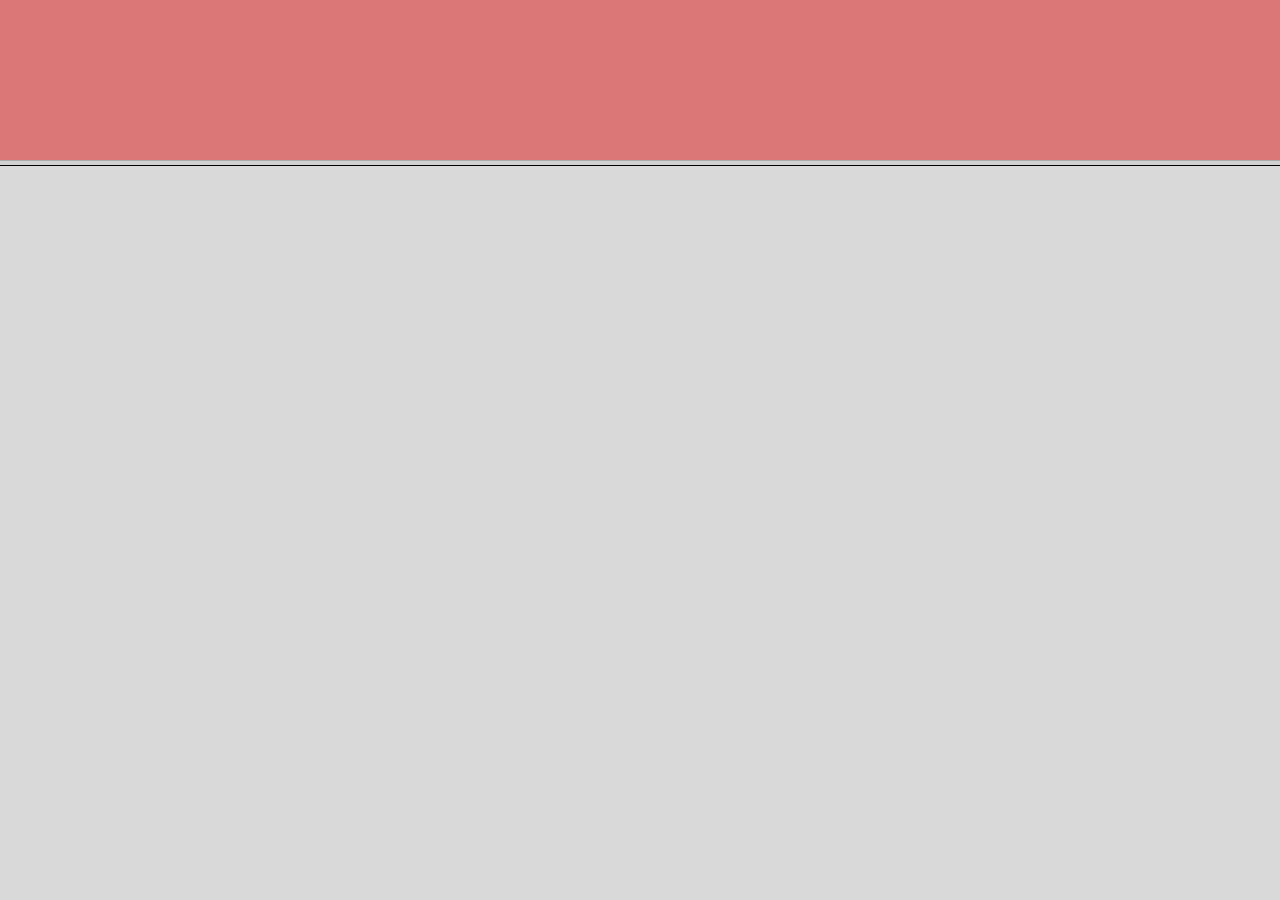
==== index.html @ 3bcbc428 "incorporacion de colores de fondo" ====
<!DOCTYPE html>
<html lang="en">
<head>
    <meta charset="UTF-8">
    <meta http-equiv="X-UA-Compatible" content="IE=edge">
    <meta name="viewport" content="width=device-width, initial-scale=1.0">
    <!-- <link href="style_home.css" rel="stylesheet"> -->
    <title>TP 10</title>
    <!-- <link rel="icon" href="resource/image/1.png"> -->
  </head>
  
  <frameset rows= "18%, *">
        <frame src="html/cabecera/cabecera.html">
        <frame src="html/body/body.html" name="2">
        <!-- <frame src="html/piePagina/pie_pagina.html" name="pie_de_pagina"> -->
  </frameset>

<body>
</body>
</html>
---- style_home.css ----
body{
    background-color: aqua;

}
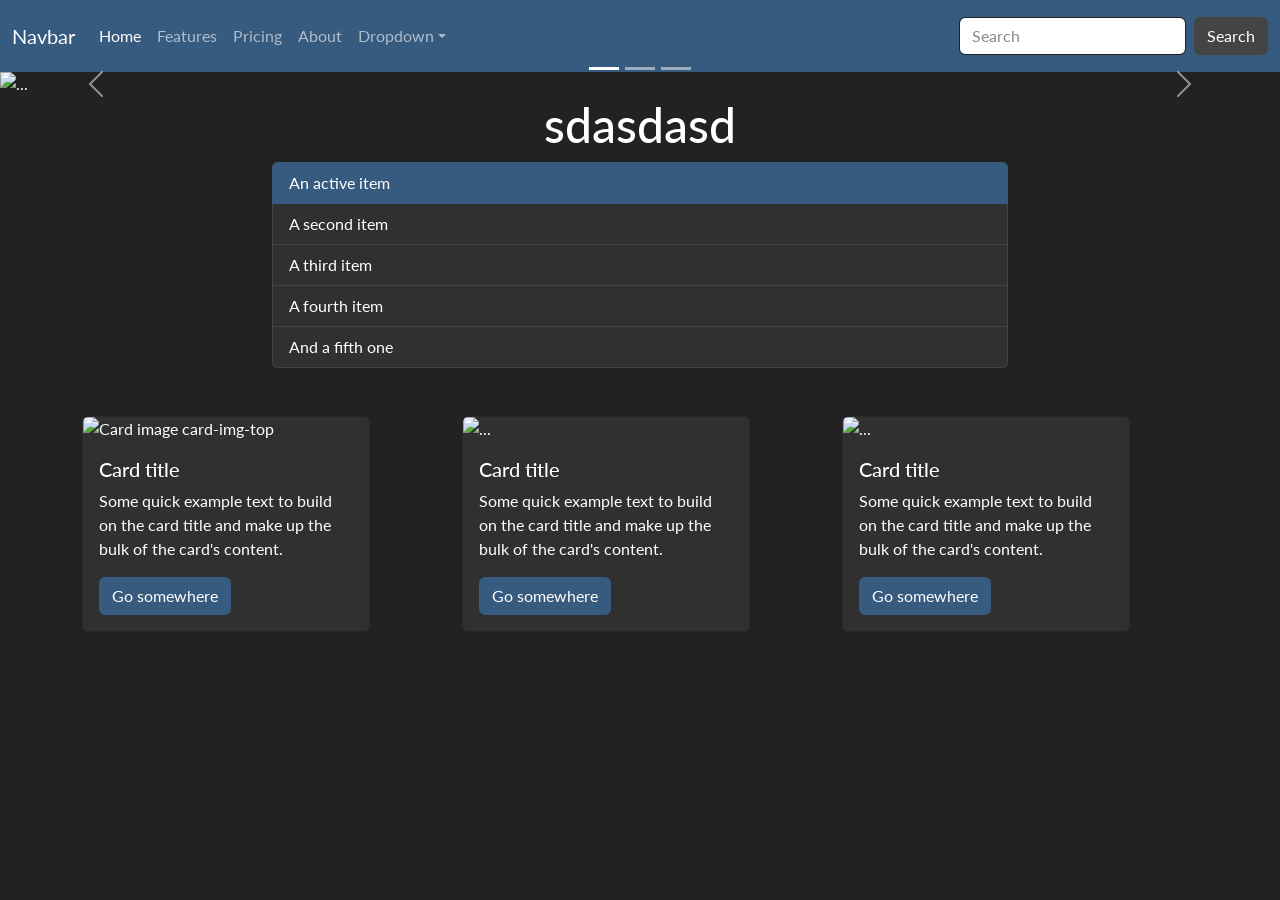
==== commit 839c3890: "inicializacion de repositorio" ====
--- a/index.html
+++ b/index.html
@@ -1,20 +1,221 @@
 <!DOCTYPE html>
 <html lang="en">
-<head>
-    <meta charset="UTF-8">
-    <meta http-equiv="X-UA-Compatible" content="IE=edge">
-    <meta name="viewport" content="width=device-width, initial-scale=1.0">
-    <!-- <link href="style_home.css" rel="stylesheet"> -->
-    <title>TP 10</title>
-    <!-- <link rel="icon" href="resource/image/1.png"> -->
+  <head>
+    <meta charset="utf-8" />
+    <meta name="viewport" content="width=device-width, initial-scale=1" />
+    <meta name="description" content="maquetado del Portafolio Web" />
+    <meta name="keywords" content="HTML, CSS, JavaScript" />
+    <meta name="author" content="Martin Arcos" />
+    <link rel="icon" href="src/logo.png" />
+    <link href="bootstrap.min.css" rel="stylesheet" />
+    <!-- <link href="style_home.css" rel="stylesheet" /> -->
+    <title>Aridos Cardenas</title>
   </head>
-  
-  <frameset rows= "18%, *">
-        <frame src="html/cabecera/cabecera.html">
-        <frame src="html/body/body.html" name="2">
-        <!-- <frame src="html/piePagina/pie_pagina.html" name="pie_de_pagina"> -->
-  </frameset>
-
-<body>
-</body>
-</html>+  <body>
+    <nav class="navbar navbar-expand-lg navbar-dark bg-primary">
+      <div class="container-fluid">
+        <a class="navbar-brand" href="#">Navbar</a>
+        <button
+          class="navbar-toggler"
+          type="button"
+          data-bs-toggle="collapse"
+          data-bs-target="#navbarColor01"
+          aria-controls="navbarColor01"
+          aria-expanded="false"
+          aria-label="Toggle navigation"
+        >
+          <span class="navbar-toggler-icon"></span>
+        </button>
+        <div class="collapse navbar-collapse" id="navbarColor01">
+          <ul class="navbar-nav me-auto">
+            <li class="nav-item">
+              <a class="nav-link active" href="#"
+                >Home
+                <span class="visually-hidden">(current)</span>
+              </a>
+            </li>
+            <li class="nav-item">
+              <a class="nav-link" href="#">Features</a>
+            </li>
+            <li class="nav-item">
+              <a class="nav-link" href="#">Pricing</a>
+            </li>
+            <li class="nav-item">
+              <a class="nav-link" href="#">About</a>
+            </li>
+            <li class="nav-item dropdown">
+              <a
+                class="nav-link dropdown-toggle"
+                data-bs-toggle="dropdown"
+                href="#"
+                role="button"
+                aria-haspopup="true"
+                aria-expanded="false"
+                >Dropdown</a
+              >
+              <div class="dropdown-menu">
+                <a class="dropdown-item" href="#">Action</a>
+                <a class="dropdown-item" href="#">Another action</a>
+                <a class="dropdown-item" href="#">Something else here</a>
+                <div class="dropdown-divider"></div>
+                <a class="dropdown-item" href="#">Separated link</a>
+              </div>
+            </li>
+          </ul>
+          <form class="d-flex">
+            <input
+              class="form-control me-sm-2"
+              type="text"
+              placeholder="Search"
+            />
+            <button class="btn btn-secondary my-2 my-sm-0" type="submit">
+              Search
+            </button>
+          </form>
+        </div>
+      </div>
+    </nav>
+
+    <div
+      id="carouselExampleCaptions"
+      class="carousel slide"
+      data-bs-ride="false"
+    >
+      <div class="carousel-indicators">
+        <button
+          type="button"
+          data-bs-target="#carouselExampleCaptions"
+          data-bs-slide-to="0"
+          class="active"
+          aria-current="true"
+          aria-label="Slide 1"
+        ></button>
+        <button
+          type="button"
+          data-bs-target="#carouselExampleCaptions"
+          data-bs-slide-to="1"
+          aria-label="Slide 2"
+        ></button>
+        <button
+          type="button"
+          data-bs-target="#carouselExampleCaptions"
+          data-bs-slide-to="2"
+          aria-label="Slide 3"
+        ></button>
+      </div>
+      <div class="carousel-inner">
+        <div class="carousel-item active">
+          <img src="imagenes/1.jpg" class="d-block w-100" alt="..." />
+          <div class="carousel-caption d-none d-md-block">
+            <h5>First slide label</h5>
+            <p>Some representative placeholder content for the first slide.</p>
+          </div>
+        </div>
+        <div class="carousel-item">
+          <img src="imagenes/2.jpg" class="d-block w-100" alt="..." />
+          <div class="carousel-caption d-none d-md-block">
+            <h5>Second slide label</h5>
+            <p>Some representative placeholder content for the second slide.</p>
+          </div>
+        </div>
+        <div class="carousel-item">
+          <img src="imagenes/3.jpg" class="d-block w-100" alt="..." />
+          <div class="carousel-caption d-none d-md-block">
+            <h5>Third slide label</h5>
+            <p>Some representative placeholder content for the third slide.</p>
+          </div>
+        </div>
+      </div>
+      <button
+        class="carousel-control-prev"
+        type="button"
+        data-bs-target="#carouselExampleCaptions"
+        data-bs-slide="prev"
+      >
+        <span class="carousel-control-prev-icon" aria-hidden="true"></span>
+        <span class="visually-hidden">Previous</span>
+      </button>
+      <button
+        class="carousel-control-next"
+        type="button"
+        data-bs-target="#carouselExampleCaptions"
+        data-bs-slide="next"
+      >
+        <span class="carousel-control-next-icon" aria-hidden="true"></span>
+        <span class="visually-hidden">Next</span>
+      </button>
+    </div>
+
+    <center>
+      <h1>sdasdasd</h1>
+    </center>
+
+    <div class="container">
+      <div class="row justify-content-center">
+        <div class="col-8">
+          <ul class="list-group">
+            <li class="list-group-item active" aria-current="true">
+              An active item
+            </li>
+            <li class="list-group-item">A second item</li>
+            <li class="list-group-item">A third item</li>
+            <li class="list-group-item">A fourth item</li>
+            <li class="list-group-item">And a fifth one</li>
+          </ul>
+        </div>
+      </div>
+
+      <div class="row mt-5">
+        <div class="col-4">
+          <div class="card" style="width: 18rem">
+            <img
+              src="imagenes/1.jpg"
+              class="card-img-top"
+              alt="Card image card-img-top"
+            />
+            <div class="card-body">
+              <h5 class="card-title">Card title</h5>
+              <p class="card-text">
+                Some quick example text to build on the card title and make up
+                the bulk of the card's content.
+              </p>
+              <a href="#" class="btn btn-primary">Go somewhere</a>
+            </div>
+          </div>
+        </div>
+        <div class="col-4">
+          <div class="card" style="width: 18rem">
+            <img src="imagenes/1.jpg" class="card-img-top" alt="..." />
+            <div class="card-body">
+              <h5 class="card-title">Card title</h5>
+              <p class="card-text">
+                Some quick example text to build on the card title and make up
+                the bulk of the card's content.
+              </p>
+              <a href="#" class="btn btn-primary">Go somewhere</a>
+            </div>
+          </div>
+        </div>
+        <div class="col-4">
+          <div class="card" style="width: 18rem">
+            <img src="imagenes/1.jpg" class="card-img-top" alt="..." />
+            <div class="card-body">
+              <h5 class="card-title">Card title</h5>
+              <p class="card-text">
+                Some quick example text to build on the card title and make up
+                the bulk of the card's content.
+              </p>
+              <a href="#" class="btn btn-primary">Go somewhere</a>
+            </div>
+          </div>
+        </div>
+      </div>
+    </div>
+
+    <script
+      src="https://cdn.jsdelivr.net/npm/bootstrap@5.2.0/dist/js/bootstrap.bundle.min.js"
+      integrity="sha384-A3rJD856KowSb7dwlZdYEkO39Gagi7vIsF0jrRAoQmDKKtQBHUuLZ9AsSv4jD4Xa"
+      crossorigin="anonymous"
+    ></script>
+  </body>
+</html>
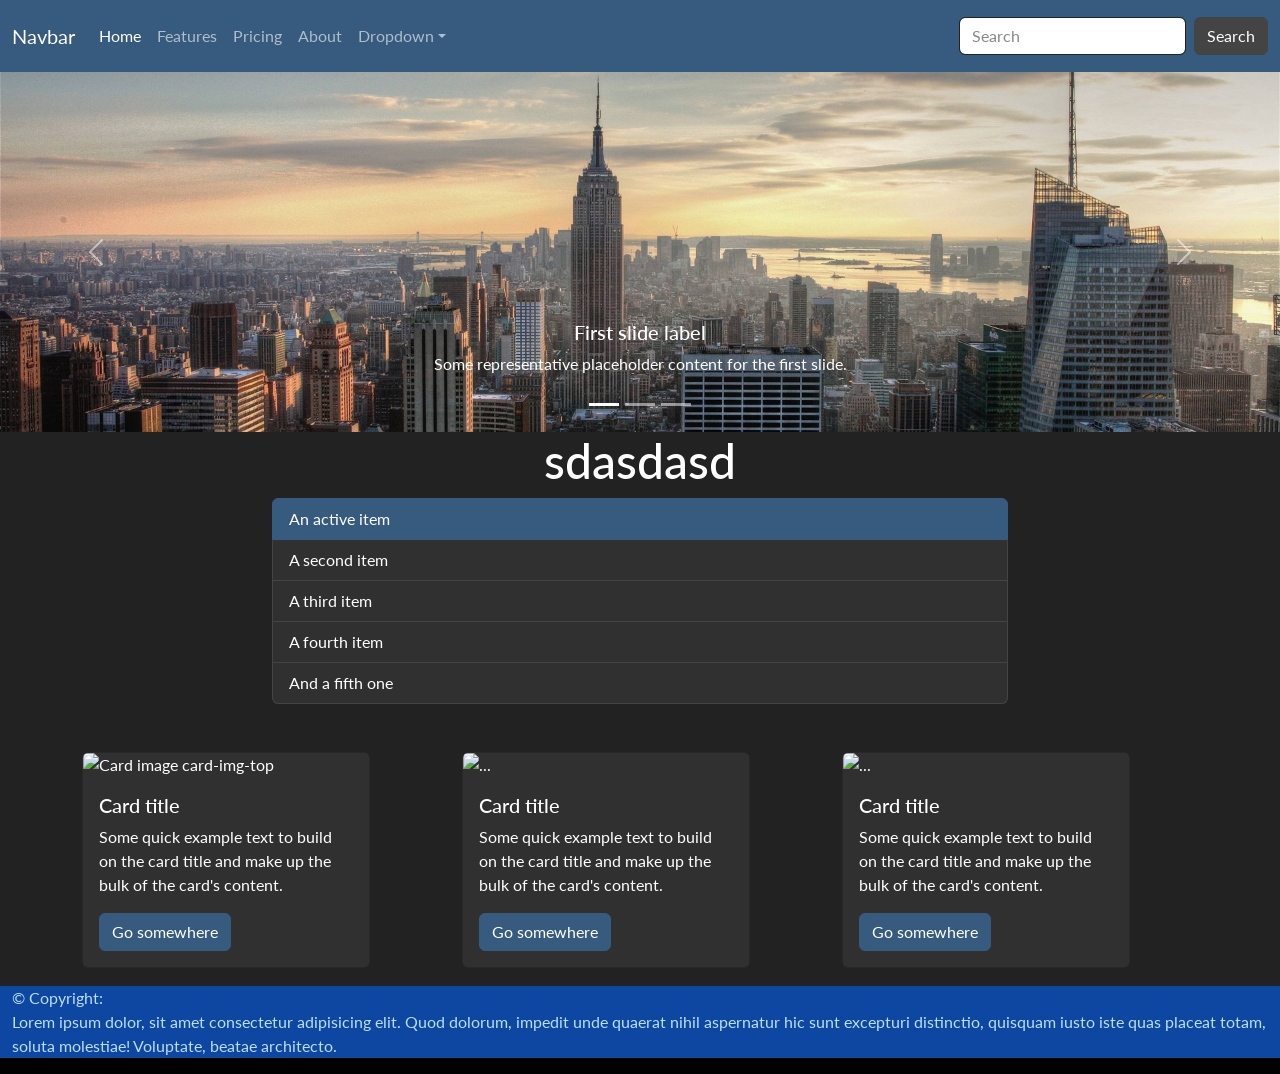
==== commit b149672f: "actializacion" ====
--- a/index.html
+++ b/index.html
@@ -8,7 +8,7 @@
     <meta name="author" content="Martin Arcos" />
     <link rel="icon" href="src/logo.png" />
     <link href="bootstrap.min.css" rel="stylesheet" />
-    <!-- <link href="style_home.css" rel="stylesheet" /> -->
+    <link href="style_home.css" rel="stylesheet" />
     <title>Aridos Cardenas</title>
   </head>
   <body>
@@ -105,7 +105,7 @@
       </div>
       <div class="carousel-inner">
         <div class="carousel-item active">
-          <img src="imagenes/1.jpg" class="d-block w-100" alt="..." />
+          <img src="image/1.jpg" class="d-block w-100" alt="..." />
           <div class="carousel-caption d-none d-md-block">
             <h5>First slide label</h5>
             <p>Some representative placeholder content for the first slide.</p>
@@ -212,10 +212,25 @@
       </div>
     </div>
 
+
+
     <script
       src="https://cdn.jsdelivr.net/npm/bootstrap@5.2.0/dist/js/bootstrap.bundle.min.js"
       integrity="sha384-A3rJD856KowSb7dwlZdYEkO39Gagi7vIsF0jrRAoQmDKKtQBHUuLZ9AsSv4jD4Xa"
       crossorigin="anonymous"
     ></script>
+<br><br><br><br>
+    <footer  style="width:100%; margin-left: 0px;"  >
+
+
+      <div class="copyright" style="background-color: #0d47a1;">
+          <div class="container-fluid" style="background-color: #0d47a1; color: #bbdefb;">
+              ©  Copyright: 
+              <p>Lorem ipsum dolor, sit amet consectetur adipisicing elit. Quod dolorum, impedit unde quaerat nihil aspernatur hic sunt excepturi distinctio, quisquam iusto iste quas placeat totam, soluta molestiae! Voluptate, beatae architecto.</p>
+      
+          </div>
+      </div>
   </body>
+
+
 </html>
--- a/style_home.css
+++ b/style_home.css
@@ -1,4 +1,15 @@
-body{
-    background-color: aqua;
-
-}+html {
+  min-height: 100%;
+  position: relative;
+}
+body {
+  margin: 0;
+  margin-bottom: 10px;
+}
+footer {
+  background-color: black;
+  position: absolute;
+  bottom: 0;
+  width: 100%;
+  color: white;
+}
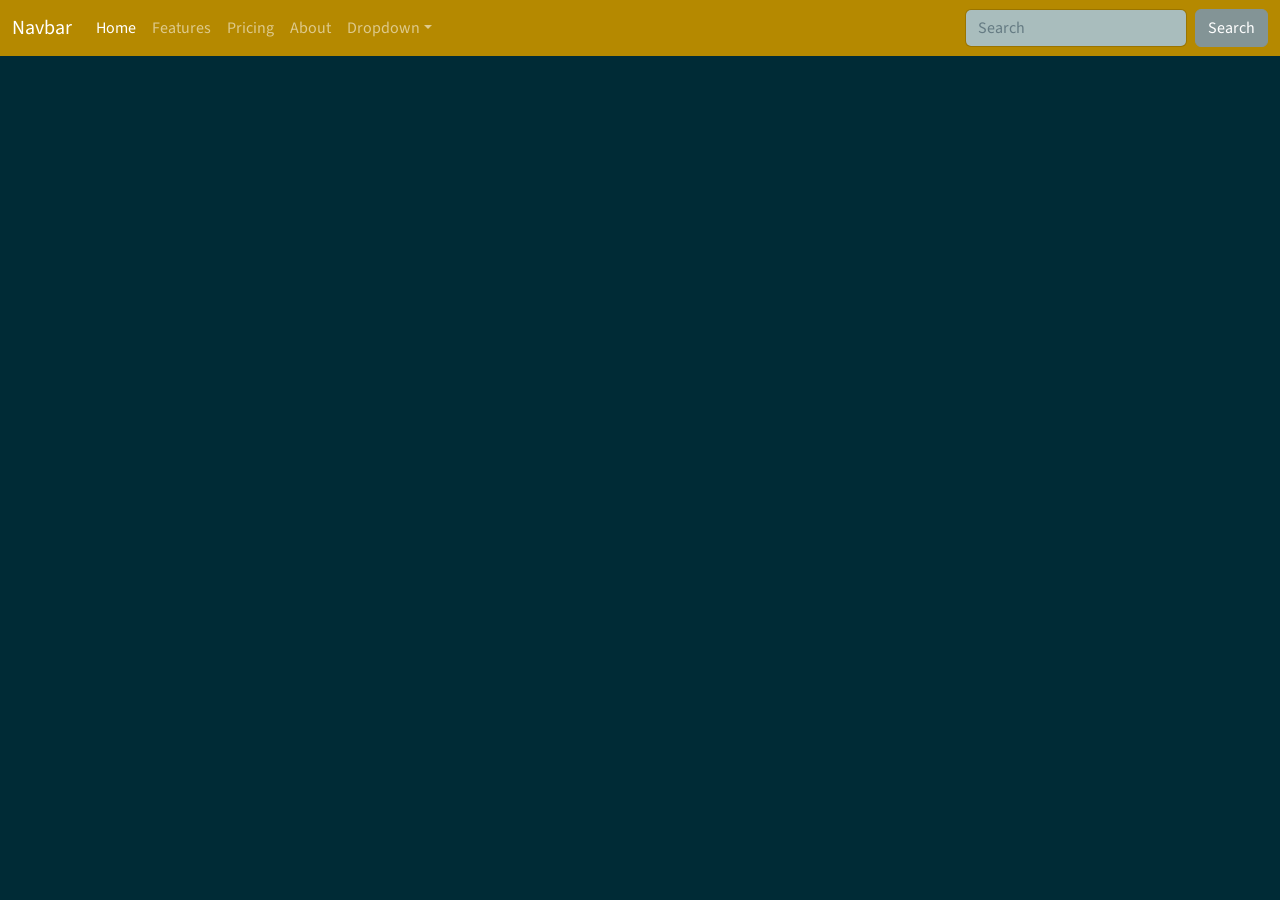
==== commit db99f363: "incorporacion de modificaciones y modularizaciones" ====
--- a/index.html
+++ b/index.html
@@ -11,71 +11,74 @@
     <link href="style_home.css" rel="stylesheet" />
     <title>Aridos Cardenas</title>
   </head>
+
   <body>
-    <nav class="navbar navbar-expand-lg navbar-dark bg-primary">
-      <div class="container-fluid">
-        <a class="navbar-brand" href="#">Navbar</a>
-        <button
-          class="navbar-toggler"
-          type="button"
-          data-bs-toggle="collapse"
-          data-bs-target="#navbarColor01"
-          aria-controls="navbarColor01"
-          aria-expanded="false"
-          aria-label="Toggle navigation"
-        >
-          <span class="navbar-toggler-icon"></span>
-        </button>
-        <div class="collapse navbar-collapse" id="navbarColor01">
-          <ul class="navbar-nav me-auto">
-            <li class="nav-item">
-              <a class="nav-link active" href="#"
-                >Home
-                <span class="visually-hidden">(current)</span>
-              </a>
-            </li>
-            <li class="nav-item">
-              <a class="nav-link" href="#">Features</a>
-            </li>
-            <li class="nav-item">
-              <a class="nav-link" href="#">Pricing</a>
-            </li>
-            <li class="nav-item">
-              <a class="nav-link" href="#">About</a>
-            </li>
-            <li class="nav-item dropdown">
-              <a
-                class="nav-link dropdown-toggle"
-                data-bs-toggle="dropdown"
-                href="#"
-                role="button"
-                aria-haspopup="true"
-                aria-expanded="false"
-                >Dropdown</a
-              >
-              <div class="dropdown-menu">
-                <a class="dropdown-item" href="#">Action</a>
-                <a class="dropdown-item" href="#">Another action</a>
-                <a class="dropdown-item" href="#">Something else here</a>
-                <div class="dropdown-divider"></div>
-                <a class="dropdown-item" href="#">Separated link</a>
-              </div>
-            </li>
-          </ul>
-          <form class="d-flex">
-            <input
-              class="form-control me-sm-2"
-              type="text"
-              placeholder="Search"
-            />
-            <button class="btn btn-secondary my-2 my-sm-0" type="submit">
-              Search
-            </button>
-          </form>
-        </div>
-      </div>
-    </nav>
-
+    <header>
+      <nav class="navbar navbar-expand-lg navbar-dark bg-primary">
+        <div class="container-fluid">
+          <a class="navbar-brand" href="#">Navbar</a>
+          <button
+            class="navbar-toggler"
+            type="button"
+            data-bs-toggle="collapse"
+            data-bs-target="#navbarColor01"
+            aria-controls="navbarColor01"
+            aria-expanded="false"
+            aria-label="Toggle navigation"
+          >
+            <span class="navbar-toggler-icon"></span>
+          </button>
+          <div class="collapse navbar-collapse" id="navbarColor01">
+            <ul class="navbar-nav me-auto">
+              <li class="nav-item">
+                <a class="nav-link active" href="#"
+                  >Home
+                  <span class="visually-hidden">(current)</span>
+                </a>
+              </li>
+              <li class="nav-item">
+                <a class="nav-link" href="#">Features</a>
+              </li>
+              <li class="nav-item">
+                <a class="nav-link" href="#">Pricing</a>
+              </li>
+              <li class="nav-item">
+                <a class="nav-link" href="#">About</a>
+              </li>
+              <li class="nav-item dropdown">
+                <a
+                  class="nav-link dropdown-toggle"
+                  data-bs-toggle="dropdown"
+                  href="#"
+                  role="button"
+                  aria-haspopup="true"
+                  aria-expanded="false"
+                  >Dropdown</a
+                >
+                <div class="dropdown-menu">
+                  <a class="dropdown-item" href="#">Action</a>
+                  <a class="dropdown-item" href="#">Another action</a>
+                  <a class="dropdown-item" href="#">Something else here</a>
+                  <div class="dropdown-divider"></div>
+                  <a class="dropdown-item" href="#">Separated link</a>
+                </div>
+              </li>
+            </ul>
+            <form class="d-flex">
+              <input
+                class="form-control me-sm-2"
+                type="text"
+                placeholder="Search"
+              />
+              <button class="btn btn-secondary my-2 my-sm-0" type="submit">
+                Search
+              </button>
+            </form>
+          </div>
+        </div>
+      </nav>
+    </header>
+    <!-- 
     <div
       id="carouselExampleCaptions"
       class="carousel slide"
@@ -211,26 +214,21 @@
         </div>
       </div>
     </div>
-
-
+      <div class="copyright" style="background-color: #0d47a1;">
+          <div class="container-fluid" style="background-color: #0d47a1; color: #bbdefb;">
+              ©  Copyright: 
+              <p>Lorem ipsum dolor, sit amet consectetur adipisicing elit. Quod dolorum, impedit unde quaerat nihil aspernatur hic sunt excepturi distinctio, quisquam iusto iste quas placeat totam, soluta molestiae! Voluptate, beatae architecto.</p>
+      
+          </div>
+      </div>
+      -->
 
     <script
       src="https://cdn.jsdelivr.net/npm/bootstrap@5.2.0/dist/js/bootstrap.bundle.min.js"
       integrity="sha384-A3rJD856KowSb7dwlZdYEkO39Gagi7vIsF0jrRAoQmDKKtQBHUuLZ9AsSv4jD4Xa"
       crossorigin="anonymous"
     ></script>
-<br><br><br><br>
-    <footer  style="width:100%; margin-left: 0px;"  >
-
-
-      <div class="copyright" style="background-color: #0d47a1;">
-          <div class="container-fluid" style="background-color: #0d47a1; color: #bbdefb;">
-              ©  Copyright: 
-              <p>Lorem ipsum dolor, sit amet consectetur adipisicing elit. Quod dolorum, impedit unde quaerat nihil aspernatur hic sunt excepturi distinctio, quisquam iusto iste quas placeat totam, soluta molestiae! Voluptate, beatae architecto.</p>
-      
-          </div>
-      </div>
+    <!-- <br /><br /><br /><br /> -->
+    <!-- <footer style="width: 100%; margin-left: 0px"></footer> -->
   </body>
-
-
 </html>
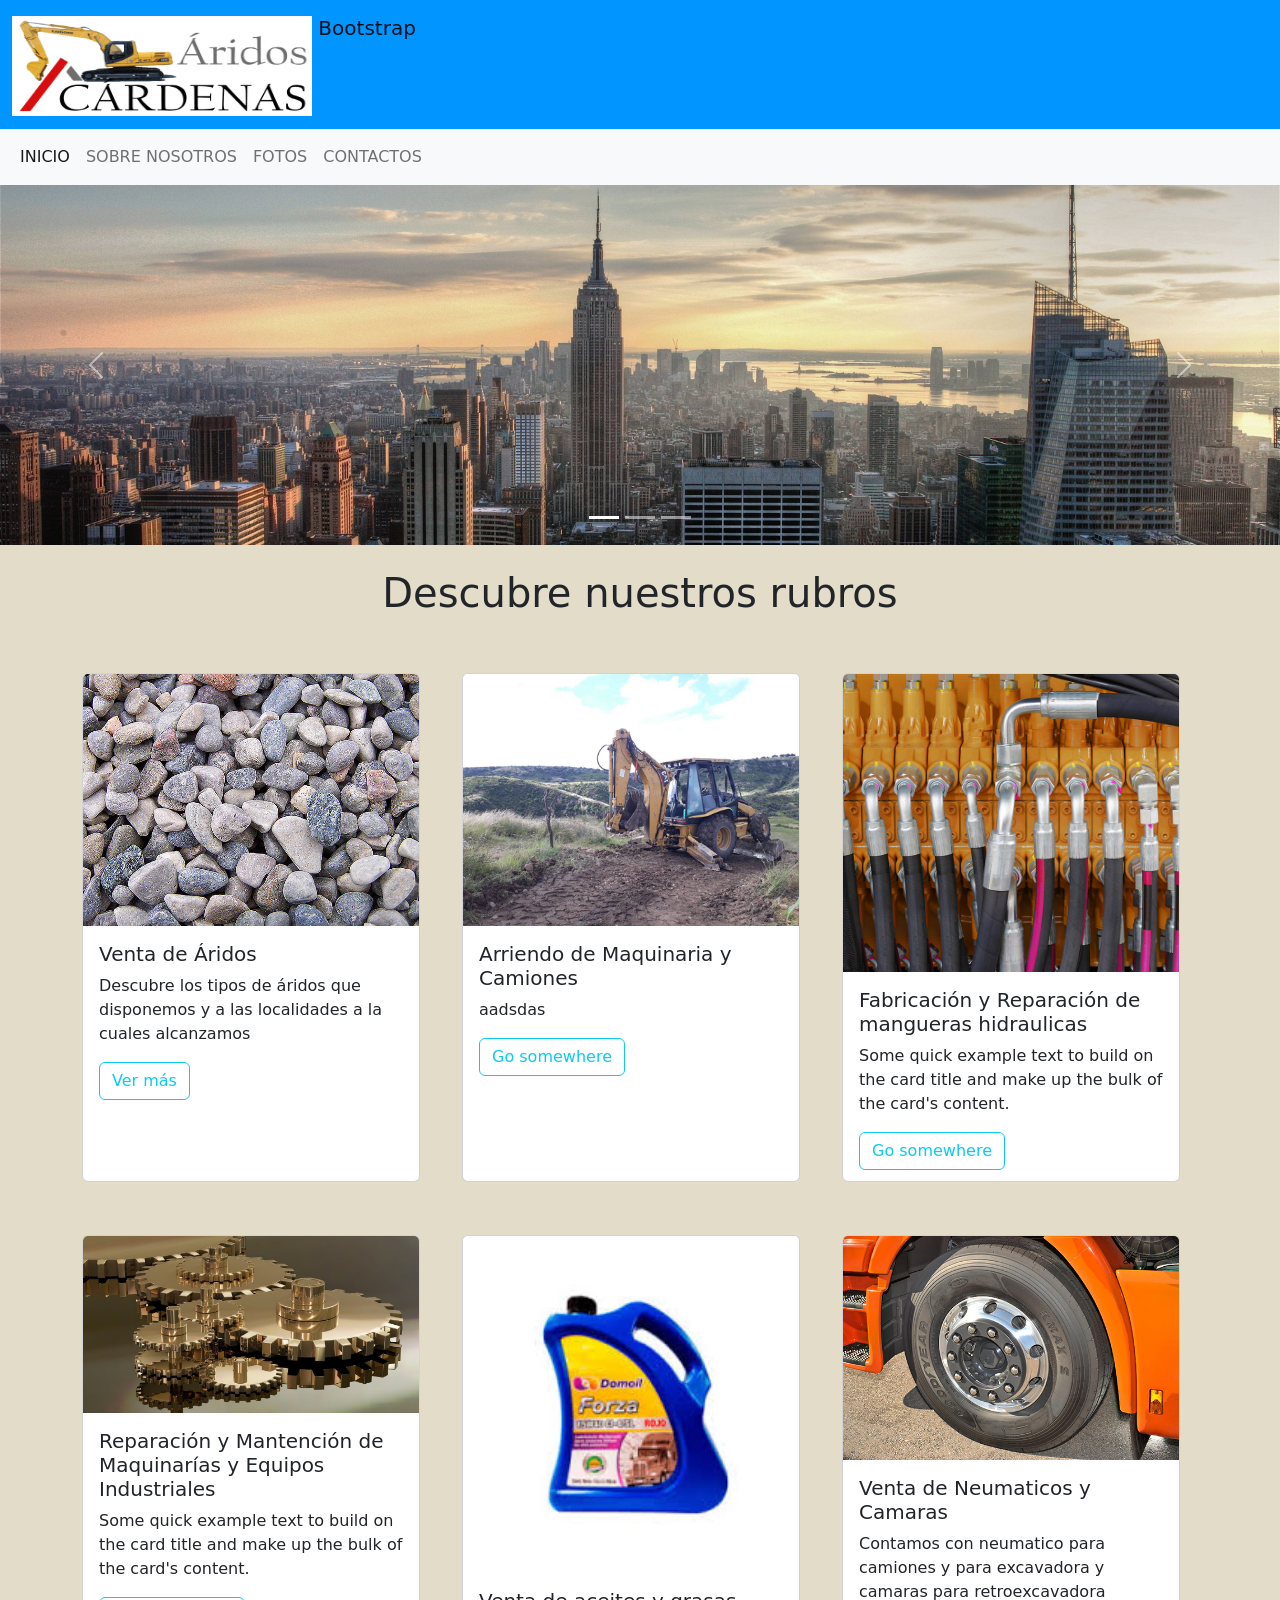
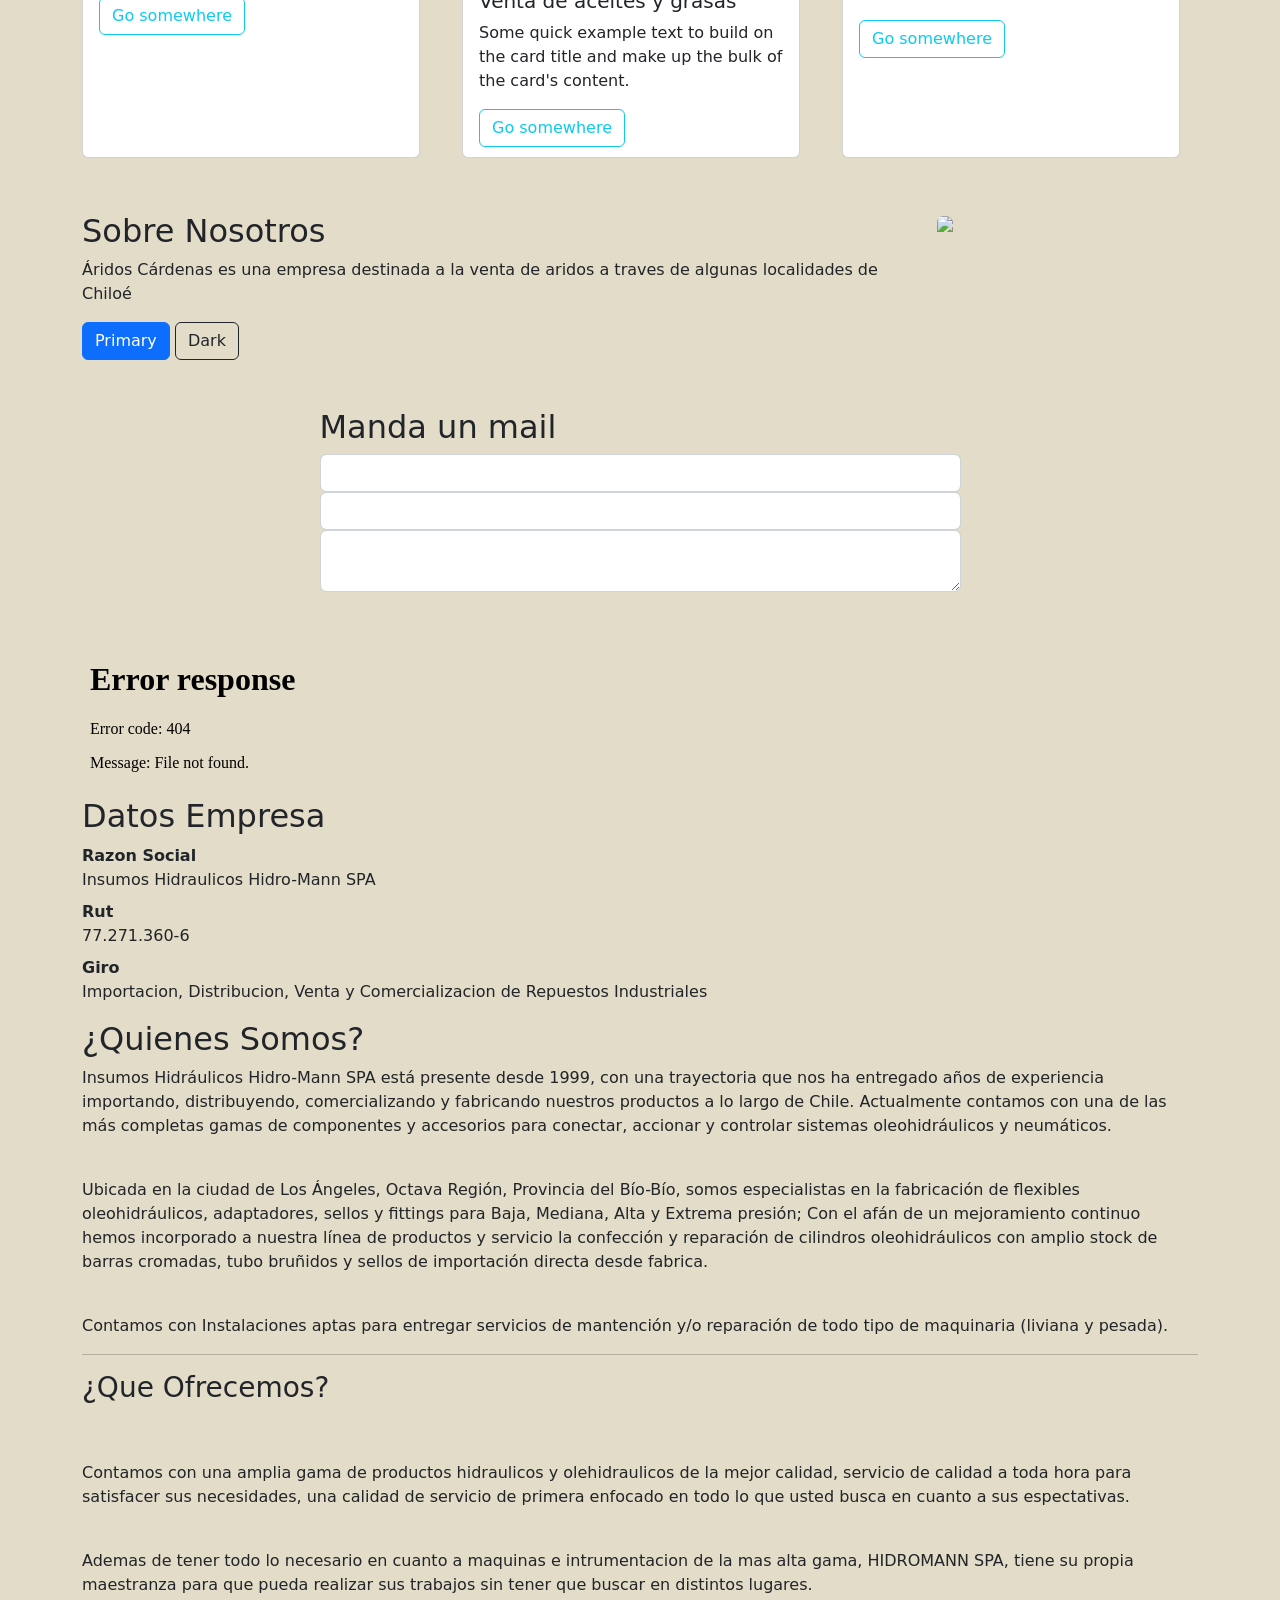
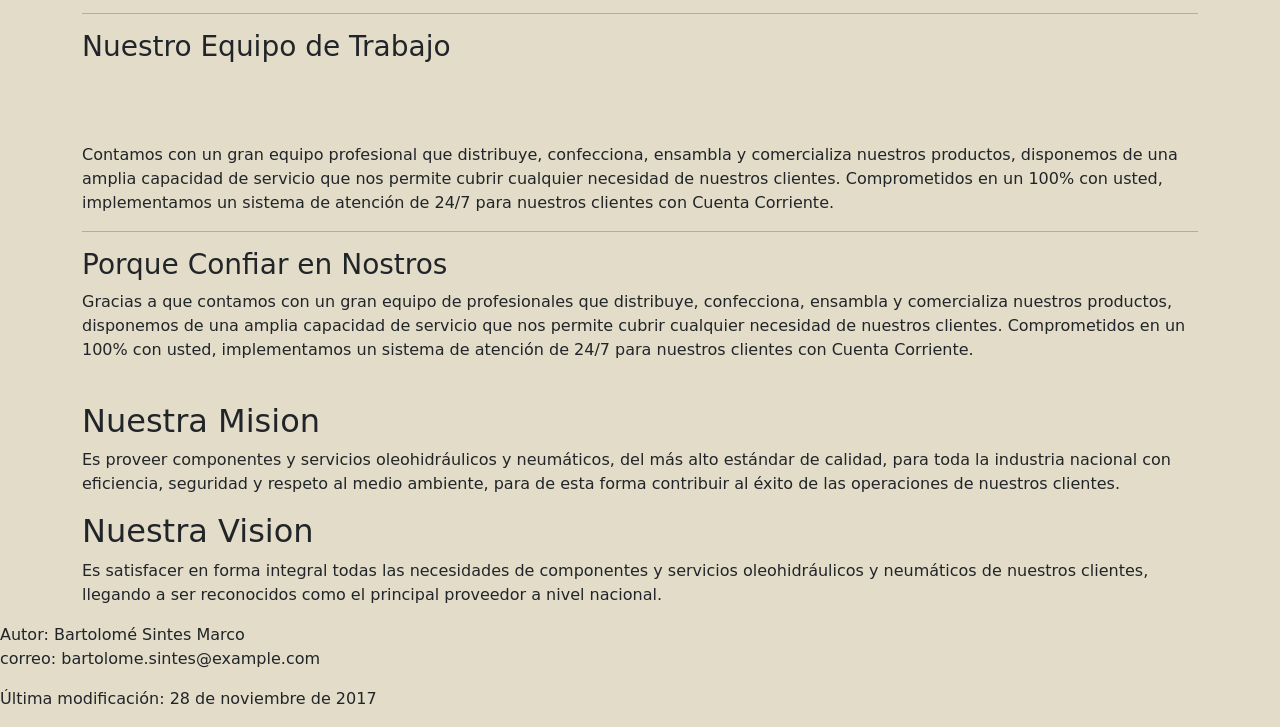
==== commit 41fabb18: "mejoras" ====
--- a/index.html
+++ b/index.html
@@ -1,93 +1,69 @@
 <!DOCTYPE html>
 <html lang="en">
   <head>
-    <meta charset="utf-8" />
-    <meta name="viewport" content="width=device-width, initial-scale=1" />
-    <meta name="description" content="maquetado del Portafolio Web" />
-    <meta name="keywords" content="HTML, CSS, JavaScript" />
-    <meta name="author" content="Martin Arcos" />
-    <link rel="icon" href="src/logo.png" />
-    <link href="bootstrap.min.css" rel="stylesheet" />
-    <link href="style_home.css" rel="stylesheet" />
+    <meta charset="UTF-8" />
+    <meta http-equiv="X-UA-Compatible" content="IE=edge" />
+    <meta name="viewport" content="width=device-width, initial-scale=1.0" />
+    <link rel="stylesheet" href="css/bootstrap.min.css" />
+    <link rel="stylesheet" href="css/style.css" />
+    <link rel="icon" href="src/icono.png" />
     <title>Aridos Cardenas</title>
   </head>
-
   <body>
+    <!--
+      ========================================================
+      							HEADER
+      ========================================================
+      -->
     <header>
-      <nav class="navbar navbar-expand-lg navbar-dark bg-primary">
+      <nav class="navbar" style="background-color: #0095ff">
         <div class="container-fluid">
-          <a class="navbar-brand" href="#">Navbar</a>
-          <button
-            class="navbar-toggler"
-            type="button"
-            data-bs-toggle="collapse"
-            data-bs-target="#navbarColor01"
-            aria-controls="navbarColor01"
-            aria-expanded="false"
-            aria-label="Toggle navigation"
-          >
-            <span class="navbar-toggler-icon"></span>
-          </button>
-          <div class="collapse navbar-collapse" id="navbarColor01">
-            <ul class="navbar-nav me-auto">
-              <li class="nav-item">
-                <a class="nav-link active" href="#"
-                  >Home
-                  <span class="visually-hidden">(current)</span>
-                </a>
-              </li>
-              <li class="nav-item">
-                <a class="nav-link" href="#">Features</a>
-              </li>
-              <li class="nav-item">
-                <a class="nav-link" href="#">Pricing</a>
-              </li>
-              <li class="nav-item">
-                <a class="nav-link" href="#">About</a>
-              </li>
-              <li class="nav-item dropdown">
-                <a
-                  class="nav-link dropdown-toggle"
-                  data-bs-toggle="dropdown"
-                  href="#"
-                  role="button"
-                  aria-haspopup="true"
-                  aria-expanded="false"
-                  >Dropdown</a
-                >
-                <div class="dropdown-menu">
-                  <a class="dropdown-item" href="#">Action</a>
-                  <a class="dropdown-item" href="#">Another action</a>
-                  <a class="dropdown-item" href="#">Something else here</a>
-                  <div class="dropdown-divider"></div>
-                  <a class="dropdown-item" href="#">Separated link</a>
-                </div>
-              </li>
-            </ul>
-            <form class="d-flex">
-              <input
-                class="form-control me-sm-2"
-                type="text"
-                placeholder="Search"
-              />
-              <button class="btn btn-secondary my-2 my-sm-0" type="submit">
-                Search
-              </button>
-            </form>
-          </div>
+          <a class="navbar-brand" href="#">
+            <img
+              src="src/icon.jpg"
+              alt=""
+              width="300"
+              height="100"
+              class="d-inline-block align-text-top"
+            />
+            Bootstrap
+          </a>
+        </div>
+      </nav>
+
+      <nav class="navbar navbar-expand-lg bg-light">
+        <div class="container-fluid">
+          <ul class="navbar-nav">
+            <li class="nav-item">
+              <a class="nav-link active" aria-current="page" href="#">INICIO</a>
+            </li>
+            <li class="nav-item">
+              <a class="nav-link" href="#SobreNosotros">SOBRE NOSOTROS</a>
+            </li>
+            <li class="nav-item">
+              <a class="nav-link" href="#">FOTOS</a>
+            </li>
+            <li class="nav-item">
+              <a class="nav-link">CONTACTOS</a>
+            </li>
+          </ul>
         </div>
       </nav>
     </header>
-    <!-- 
+    <!--
+      ========================================================
+      							CARRUSEL DE IMAGENES
+      ========================================================
+      -->
     <div
-      id="carouselExampleCaptions"
+      id="carouselExampleIndicators"
       class="carousel slide"
-      data-bs-ride="false"
+      data-bs-ride="true"
     >
       <div class="carousel-indicators">
         <button
           type="button"
-          data-bs-target="#carouselExampleCaptions"
+          data-bs-target="#carouselExampleIndicators"
           data-bs-slide-to="0"
           class="active"
           aria-current="true"
@@ -95,44 +71,32 @@
         ></button>
         <button
           type="button"
-          data-bs-target="#carouselExampleCaptions"
+          data-bs-target="#carouselExampleIndicators"
           data-bs-slide-to="1"
           aria-label="Slide 2"
         ></button>
         <button
           type="button"
-          data-bs-target="#carouselExampleCaptions"
+          data-bs-target="#carouselExampleIndicators"
           data-bs-slide-to="2"
           aria-label="Slide 3"
         ></button>
       </div>
       <div class="carousel-inner">
         <div class="carousel-item active">
-          <img src="image/1.jpg" class="d-block w-100" alt="..." />
-          <div class="carousel-caption d-none d-md-block">
-            <h5>First slide label</h5>
-            <p>Some representative placeholder content for the first slide.</p>
-          </div>
+          <img src="src/1.jpg" class="d-block w-100" alt="..." />
         </div>
         <div class="carousel-item">
-          <img src="imagenes/2.jpg" class="d-block w-100" alt="..." />
-          <div class="carousel-caption d-none d-md-block">
-            <h5>Second slide label</h5>
-            <p>Some representative placeholder content for the second slide.</p>
-          </div>
+          <img src="src/1.jpg" class="d-block w-100" alt="..." />
         </div>
         <div class="carousel-item">
-          <img src="imagenes/3.jpg" class="d-block w-100" alt="..." />
-          <div class="carousel-caption d-none d-md-block">
-            <h5>Third slide label</h5>
-            <p>Some representative placeholder content for the third slide.</p>
-          </div>
+          <img src="src/1.jpg" class="d-block w-100" alt="..." />
         </div>
       </div>
       <button
         class="carousel-control-prev"
         type="button"
-        data-bs-target="#carouselExampleCaptions"
+        data-bs-target="#carouselExampleIndicators"
         data-bs-slide="prev"
       >
         <span class="carousel-control-prev-icon" aria-hidden="true"></span>
@@ -141,7 +105,7 @@
       <button
         class="carousel-control-next"
         type="button"
-        data-bs-target="#carouselExampleCaptions"
+        data-bs-target="#carouselExampleIndicators"
         data-bs-slide="next"
       >
         <span class="carousel-control-next-icon" aria-hidden="true"></span>
@@ -149,86 +113,371 @@
       </button>
     </div>
 
-    <center>
-      <h1>sdasdasd</h1>
-    </center>
-
-    <div class="container">
-      <div class="row justify-content-center">
-        <div class="col-8">
-          <ul class="list-group">
-            <li class="list-group-item active" aria-current="true">
-              An active item
-            </li>
-            <li class="list-group-item">A second item</li>
-            <li class="list-group-item">A third item</li>
-            <li class="list-group-item">A fourth item</li>
-            <li class="list-group-item">And a fifth one</li>
-          </ul>
-        </div>
-      </div>
-
-      <div class="row mt-5">
-        <div class="col-4">
-          <div class="card" style="width: 18rem">
-            <img
-              src="imagenes/1.jpg"
-              class="card-img-top"
-              alt="Card image card-img-top"
-            />
-            <div class="card-body">
-              <h5 class="card-title">Card title</h5>
+    <!--
+      ========================================================
+      							CARDS
+      ========================================================
+      -->
+    <br />
+    <h1><center>Descubre nuestros rubros</center></h1>
+    <!-- PRIMERA TARJETA -->
+
+    <div class="container mt-2">
+      <div class="row">
+        <!-- PRIMERA TARJETA -->
+        <div class="col-12 col-md-4 mt-5">
+          <div class="card">
+            <img
+              class="card-img-top"
+              src="src/aridos_.jpg"
+              alt="aridos en Chilé, estabilizado, revuelto"
+            />
+            <div class="card-body">
+              <h5 class="card-title">Venta de Áridos</h5>
+              <p class="card-text">
+                Descubre los tipos de áridos que disponemos y a las localidades
+                a la cuales alcanzamos
+              </p>
+              <a href="#" class="btn btn-outline-info">Ver más</a>
+            </div>
+          </div>
+        </div>
+
+        <!-- SEGUNDA TARJETA -->
+        <div class="col-12 col-md-4 mt-5">
+          <div class="card">
+            <img
+              class="card-img-top"
+              src="src/arriendo_de_maquinaria.jpg"
+              alt="Card image cap"
+            />
+            <div class="card-body">
+              <h5 class="card-title">Arriendo de Maquinaria y Camiones</h5>
+              <p class="card-text">aadsdas</p>
+              <a href="#" class="btn btn-outline-info">Go somewhere</a>
+            </div>
+          </div>
+        </div>
+        <div class="col-12 col-md-4 mt-5">
+          <div class="card">
+            <img
+              class="card-img-top"
+              src="src/Manguera-Hidraulica.jpg"
+              alt="Card image cap"
+            />
+            <div class="card-body">
+              <h5 class="card-title">
+                Fabricación y Reparación de mangueras hidraulicas
+              </h5>
               <p class="card-text">
                 Some quick example text to build on the card title and make up
                 the bulk of the card's content.
               </p>
-              <a href="#" class="btn btn-primary">Go somewhere</a>
-            </div>
-          </div>
-        </div>
-        <div class="col-4">
-          <div class="card" style="width: 18rem">
-            <img src="imagenes/1.jpg" class="card-img-top" alt="..." />
-            <div class="card-body">
-              <h5 class="card-title">Card title</h5>
+              <a href="#" class="btn btn-outline-info">Go somewhere</a>
+            </div>
+          </div>
+        </div>
+
+        <div class="col-12 col-md-4 mt-5">
+          <div class="card">
+            <img
+              class="card-img-top"
+              src="src/solidaridad-mecanica-y-organica-og.jpg"
+              alt="Card image cap"
+            />
+            <div class="card-body">
+              <h5 class="card-title">
+                Reparación y Mantención de Maquinarías y Equipos Industriales
+              </h5>
               <p class="card-text">
                 Some quick example text to build on the card title and make up
                 the bulk of the card's content.
               </p>
-              <a href="#" class="btn btn-primary">Go somewhere</a>
-            </div>
-          </div>
-        </div>
-        <div class="col-4">
-          <div class="card" style="width: 18rem">
-            <img src="imagenes/1.jpg" class="card-img-top" alt="..." />
-            <div class="card-body">
-              <h5 class="card-title">Card title</h5>
+              <a href="#" class="btn btn-outline-info">Go somewhere</a>
+            </div>
+          </div>
+        </div>
+        <div class="col-12 col-md-4 mt-5">
+          <div class="card">
+            <img
+              class="card-img-top"
+              src="src/aeites.jpg"
+              alt="Card image cap"
+            />
+            <div class="card-body">
+              <h5 class="card-title">Venta de aceites y grasas</h5>
               <p class="card-text">
                 Some quick example text to build on the card title and make up
                 the bulk of the card's content.
               </p>
-              <a href="#" class="btn btn-primary">Go somewhere</a>
-            </div>
-          </div>
+              <a href="#" class="btn btn-outline-info">Go somewhere</a>
+            </div>
+          </div>
+        </div>
+
+        <div class="col-12 col-md-4 mt-5">
+          <div class="card">
+            <img
+              class="card-img-top"
+              src="src/neumatico.jpg"
+              alt="Card image cap"
+            />
+            <div class="card-body">
+              <h5 class="card-title">Venta de Neumaticos y Camaras</h5>
+              <p class="card-text">
+                Contamos con neumatico para camiones y para excavadora y camaras
+                para retroexcavadora
+              </p>
+              <a href="#" class="btn btn-outline-info">Go somewhere</a>
+            </div>
+          </div>
+        </div>
+      </div>
+      <!--
+      ========================================================
+      							SOBRE NOSOTROS
+      ========================================================
+      -->
+      <div class="row mt-5">
+        <div class="col-12 col-md-9">
+          <a name="SobreNosotros"> <h2>Sobre Nosotros</h2></a>
+          <p>
+            Áridos Cárdenas es una empresa destinada a la venta de aridos a
+            traves de algunas localidades de Chiloé
+          </p>
+
+          <div>
+            <button type="button" class="btn btn-primary">Primary</button>
+            <button type="button" class="btn btn-outline-dark">Dark</button>
+          </div>
+        </div>
+        <div class="col-12 col-md-3 mt-5 mt-md-0">
+          <img src="./img/html5.jpg" class="img-fluid rounded-top" />
+        </div>
+      </div>
+
+      <div class="row justify-content-center mt-5 pb-5">
+        <div class="col-12 col-md-7">
+          <h2>Manda un mail</h2>
+          <input type="text" class="form-control" />
+          <input type="text" class="form-control" />
+          <textarea name="" class="form-control"></textarea>
         </div>
       </div>
     </div>
-      <div class="copyright" style="background-color: #0d47a1;">
-          <div class="container-fluid" style="background-color: #0d47a1; color: #bbdefb;">
-              ©  Copyright: 
-              <p>Lorem ipsum dolor, sit amet consectetur adipisicing elit. Quod dolorum, impedit unde quaerat nihil aspernatur hic sunt excepturi distinctio, quisquam iusto iste quas placeat totam, soluta molestiae! Voluptate, beatae architecto.</p>
-      
-          </div>
-      </div>
+
+    <main class="mobile-center">
+      <section>
+        <div class="container hr well1 ins2">
+          <div class="row">
+            <div class="grid_6">
+              <div class="video">
+                <iframe src="videos/hidromann.mp4" allowfullscreen></iframe>
+              </div>
+            </div>
+            <div class="grid_6">
+              <h2>Datos Empresa</h2>
+              <div class="row">
+                <div class="grid_3">
+                  <dl class="info">
+                    <dt>Razon Social</dt>
+                    <dd>Insumos Hidraulicos Hidro-Mann SPA</dd>
+                    <dt>Rut</dt>
+                    <dd>77.271.360-6</dd>
+                    <dt>Giro</dt>
+                    <dd>
+                      Importacion, Distribucion, Venta y Comercializacion de
+                      Repuestos Industriales
+                    </dd>
+                  </dl>
+                </div>
+              </div>
+            </div>
+          </div>
+        </div>
+      </section>
+      <section class="well1 ins3">
+        <div class="container">
+          <h2>¿Quienes Somos?</h2>
+          <div class="row off1">
+            <div class="grid_6">
+              <p>
+                Insumos Hidráulicos Hidro-Mann SPA está presente desde 1999, con
+                una trayectoria que nos ha entregado años de experiencia
+                importando, distribuyendo, comercializando y fabricando nuestros
+                productos a lo largo de Chile. Actualmente contamos con una de
+                las más completas gamas de componentes y accesorios para
+                conectar, accionar y controlar sistemas oleohidráulicos y
+                neumáticos.
+              </p>
+              <br />
+              <p>
+                Ubicada en la ciudad de Los Ángeles, Octava Región, Provincia
+                del Bío-Bío, somos especialistas en la fabricación de flexibles
+                oleohidráulicos, adaptadores, sellos y fittings para Baja,
+                Mediana, Alta y Extrema presión; Con el afán de un mejoramiento
+                continuo hemos incorporado a nuestra línea de productos y
+                servicio la confección y reparación de cilindros oleohidráulicos
+                con amplio stock de barras cromadas, tubo bruñidos y sellos de
+                importación directa desde fabrica.
+              </p>
+              <br />
+              <p>
+                Contamos con Instalaciones aptas para entregar servicios de
+                mantención y/o reparación de todo tipo de maquinaria (liviana y
+                pesada).
+              </p>
+              <hr />
+              <h3>¿Que Ofrecemos?</h3>
+              <div class="row">
+                <div data-wow-delay="0.2s" class="grid_3 wow fadeInLeft">
+                  <img src="images/Bodega1.jpg" alt="" />
+                </div>
+                <div class="grid_3 wow fadeInLeft">
+                  <img src="images/Torno%20CNG.jpg" alt="" />
+                </div>
+              </div>
+              <p>
+                Contamos con una amplia gama de productos hidraulicos y
+                olehidraulicos de la mejor calidad, servicio de calidad a toda
+                hora para satisfacer sus necesidades, una calidad de servicio de
+                primera enfocado en todo lo que usted busca en cuanto a sus
+                espectativas.
+              </p>
+              <br />
+              <p>
+                Ademas de tener todo lo necesario en cuanto a maquinas e
+                intrumentacion de la mas alta gama, HIDROMANN SPA, tiene su
+                propia maestranza para que pueda realizar sus trabajos sin tener
+                que buscar en distintos lugares.
+              </p>
+              <hr />
+            </div>
+            <div class="grid_6">
+              <h3>Nuestro Equipo de Trabajo</h3>
+              <div class="row">
+                <div class="grid_2 wow fadeInRight">
+                  <img src="images/equipo/1.jpg" alt="" /><img
+                    src="images/equipo/2.jpg"
+                    alt=""
+                  />
+                </div>
+                <div data-wow-delay="0.2s" class="grid_2 wow fadeInRight">
+                  <img src="images/equipo/3.jpg" alt="" /><img
+                    src="images/equipo/4.jpg"
+                    alt=""
+                  />
+                </div>
+                <div data-wow-delay="0.4s" class="grid_2 wow fadeInRight">
+                  <img src="images/equipo/5.jpeg" alt="" /><img
+                    src="images/equipo/6.jpg"
+                    alt=""
+                  />
+                </div>
+              </div>
+              <p>
+                Contamos con un gran equipo profesional que distribuye,
+                confecciona, ensambla y comercializa nuestros productos,
+                disponemos de una amplia capacidad de servicio que nos permite
+                cubrir cualquier necesidad de nuestros clientes. Comprometidos
+                en un 100% con usted, implementamos un sistema de atención de
+                24/7 para nuestros clientes con Cuenta Corriente.
+              </p>
+              <hr />
+              <h3>Porque Confiar en Nostros</h3>
+              <p>
+                Gracias a que contamos con un gran equipo de profesionales que
+                distribuye, confecciona, ensambla y comercializa nuestros
+                productos, disponemos de una amplia capacidad de servicio que
+                nos permite cubrir cualquier necesidad de nuestros clientes.
+                Comprometidos en un 100% con usted, implementamos un sistema de
+                atención de 24/7 para nuestros clientes con Cuenta Corriente.
+              </p>
+              <div id="row">
+                <center>
+                  <img src="images/certificacion2015.png" alt="" />
+                </center>
+              </div>
+            </div>
+          </div>
+        </div>
+      </section>
+      <!--<section class="well1 ins3 bg-primary">
+          <div class="container">
+            <h2>Nuestras Certificaciones</h2>
+              <p>Insumos Hidráulicos HIDRO-MANN SPA se encuentra totalmente certificada, lo que nos califica como una gran empresa especialista en lo que realizamos, y que pueda dejar su confianza en nuetsras manos.
+                </p>
+              <div class="container1">
+                <div class="slideshow">      
+                    <img src="images/iso20081.jpg" alt="ISO_2008_1" width="450" height="200" class="zoom">
+                    <img src="images/iso20082.jpg" alt="ISO_2008_2" width="450" height="200"class="zoom">
+                    <img src="images/ISO2015.jpg"  alt="ISO_2015"   width="450" height="200"class="zoom">
+                    <img src="images/CARTACONFORMIDAD.JPG" alt="CARTA" width="450" height="200"class="zoom">
+                </div>
+                <img src="images/izquierda.png" alt="anterior" width="50" height="50" class="previous">
+                <img src="images/derecha.png"   alt="siguiente" width="50" height="50"class="next">
+              </div>
+            <!--<ul class="product-list row off1">
+              <li class="grid_6">
+                <div class="grid_4">
+                    <img src="images/ISO2015.jpg" alt="">
+                </div>
+              </li>
+              <li class="grid_6">
+                <div class="grid_4">
+                    <img src="images/iso20081.jpg" alt="">
+                </div>
+              </li>
+              <li class="grid_6">
+                <div class="grid_4">
+                    <img src="images/iso20082.jpg" alt="">
+                </div>
+              </li>
+                
+            </ul>
+          </div>
+        </section>-->
+      <section class="well1">
+        <div class="container">
+          <div class="row">
+            <div class="grid_4">
+              <h2>Nuestra Mision</h2>
+              <p>
+                Es proveer componentes y servicios oleohidráulicos y neumáticos,
+                del más alto estándar de calidad, para toda la industria
+                nacional con eficiencia, seguridad y respeto al medio ambiente,
+                para de esta forma contribuir al éxito de las operaciones de
+                nuestros clientes.
+              </p>
+            </div>
+            <div class="grid_4">
+              <h2>Nuestra Vision</h2>
+              <p>
+                Es satisfacer en forma integral todas las necesidades de
+                componentes y servicios oleohidráulicos y neumáticos de nuestros
+                clientes, llegando a ser reconocidos como el principal proveedor
+                a nivel nacional.
+              </p>
+            </div>
+          </div>
+        </div>
+      </section>
+    </main>
+    <!--
+      ========================================================
+      							FOOTER
+      ========================================================
       -->
-
-    <script
-      src="https://cdn.jsdelivr.net/npm/bootstrap@5.2.0/dist/js/bootstrap.bundle.min.js"
-      integrity="sha384-A3rJD856KowSb7dwlZdYEkO39Gagi7vIsF0jrRAoQmDKKtQBHUuLZ9AsSv4jD4Xa"
-      crossorigin="anonymous"
-    ></script>
-    <!-- <br /><br /><br /><br /> -->
-    <!-- <footer style="width: 100%; margin-left: 0px"></footer> -->
+    <footer>
+      <address>
+        Autor: Bartolomé Sintes Marco<br />
+        correo: bartolome.sintes@example.com
+      </address>
+
+      <p>Última modificación: 28 de noviembre de 2017</p>
+    </footer>
+
+    <script src="js/jquery.js"></script>
+    <script src="js/bootstrap.js"></script>
   </body>
 </html>
--- a/css/style.css
+++ b/css/style.css
@@ -0,0 +1,19 @@
+body{
+    background-color: #E2DCC8 ;
+}
+
+header{
+    background-color:#000000;
+}
+
+.card:hover{
+    transition-property: all; /*Con esta propiedad le indico que todas las propiedades tendran un efecto de transición */
+    transition-duration: 0.5s;
+    transform: translateY(-25px);
+    /* transform: scale(1.05);  */
+}
+
+.card{
+    width: 95%;
+    height: 99%;
+}
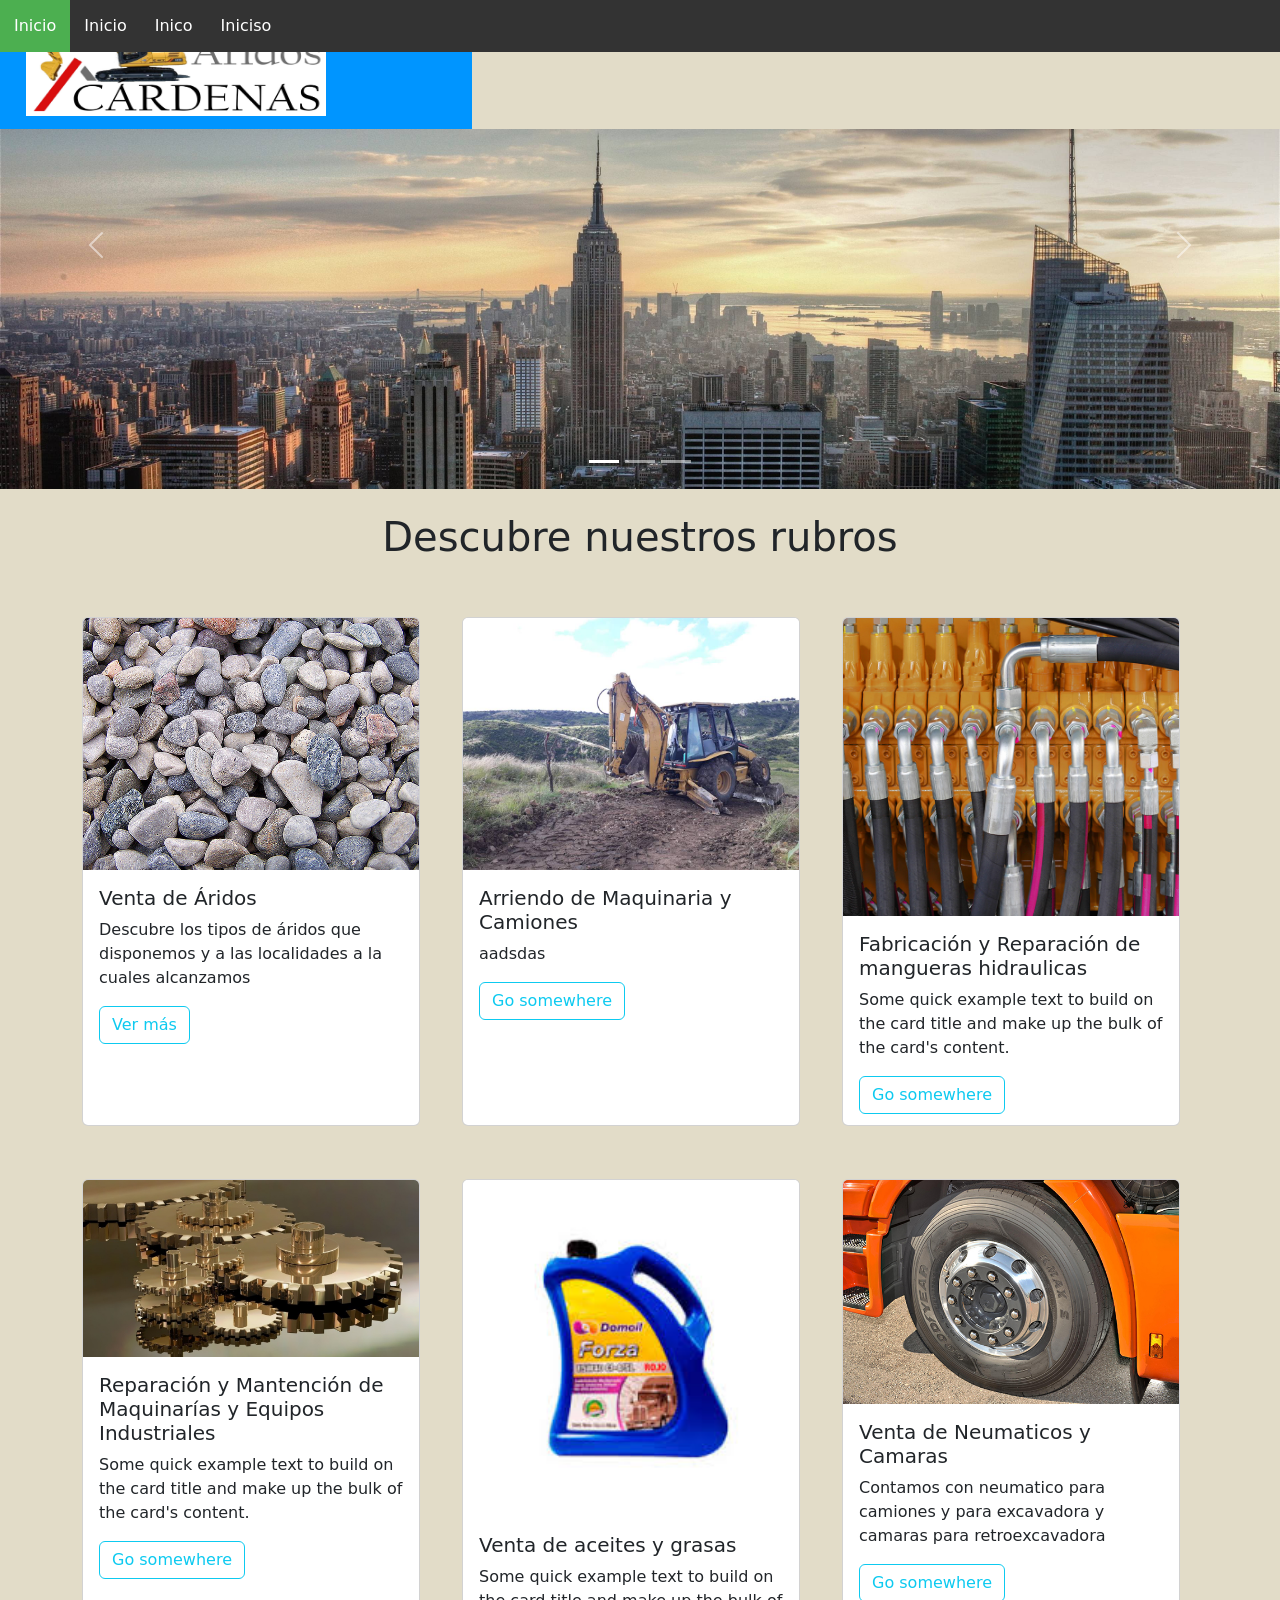
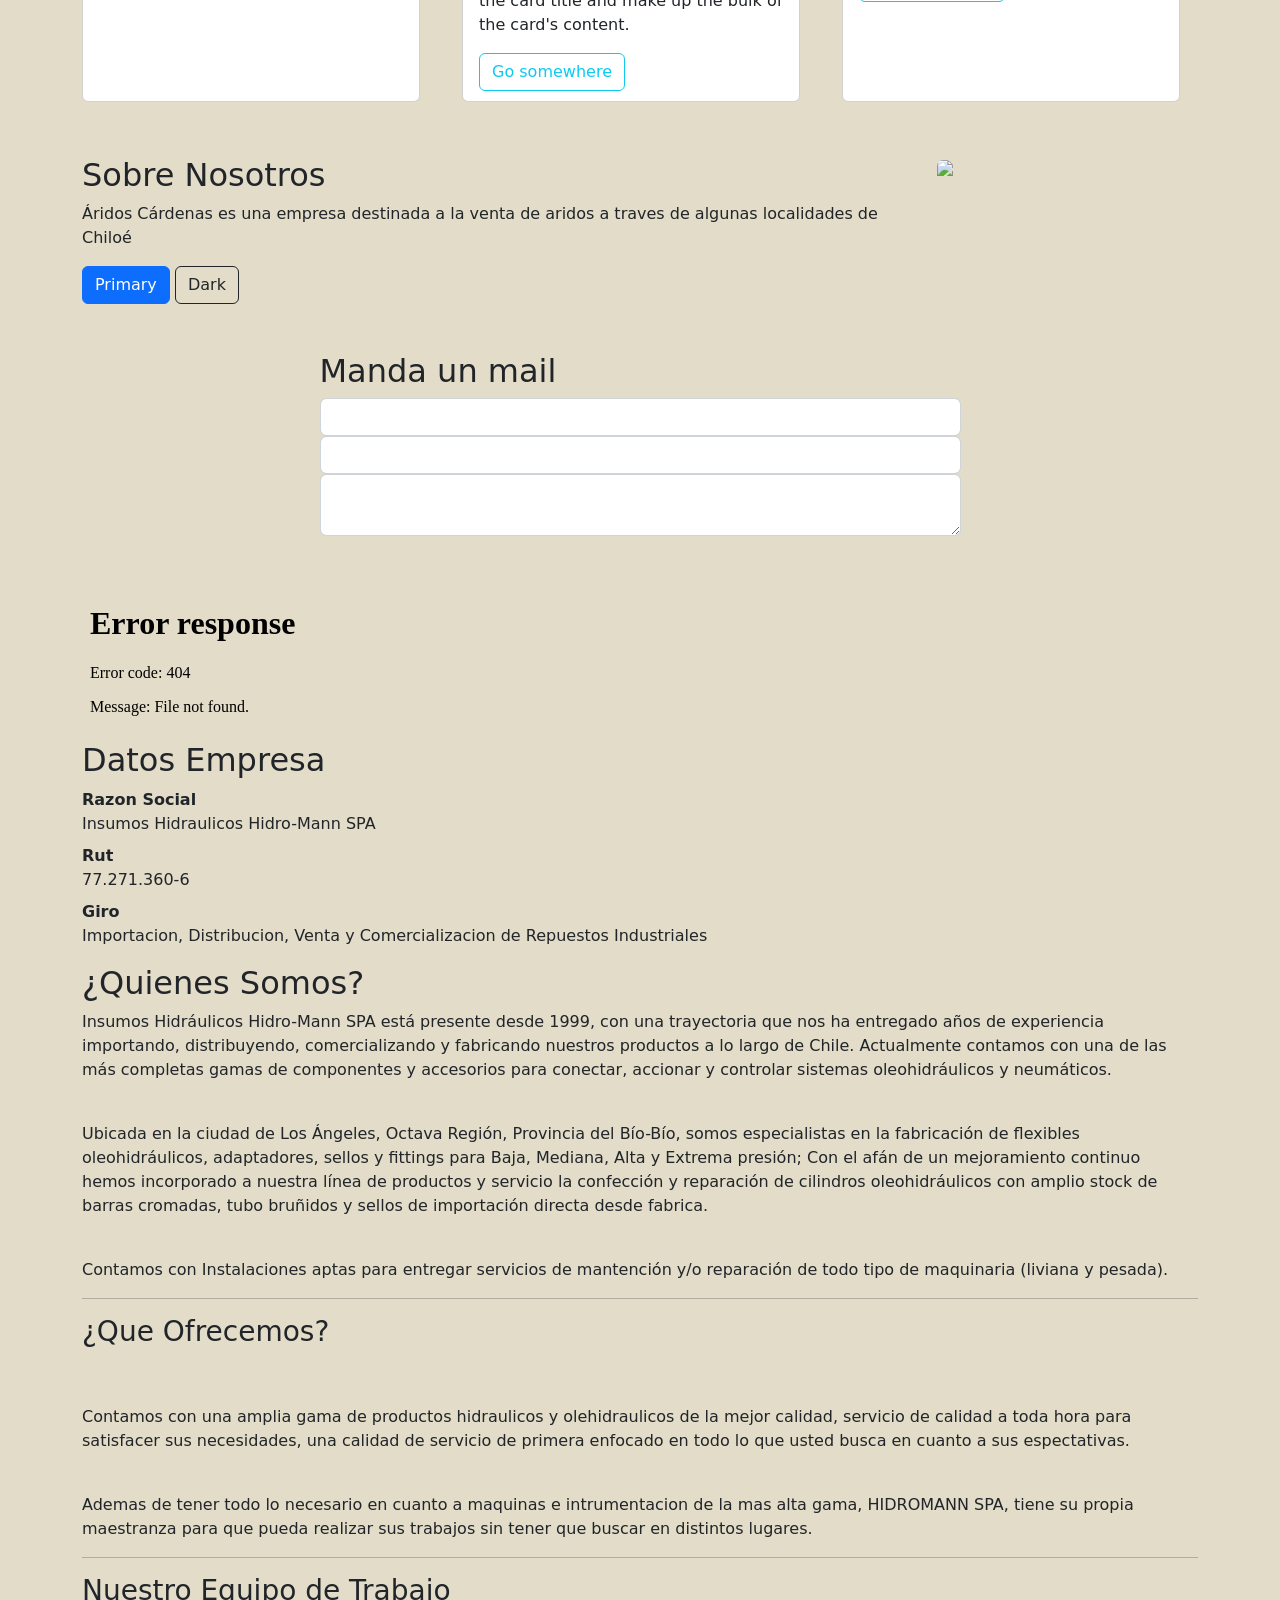
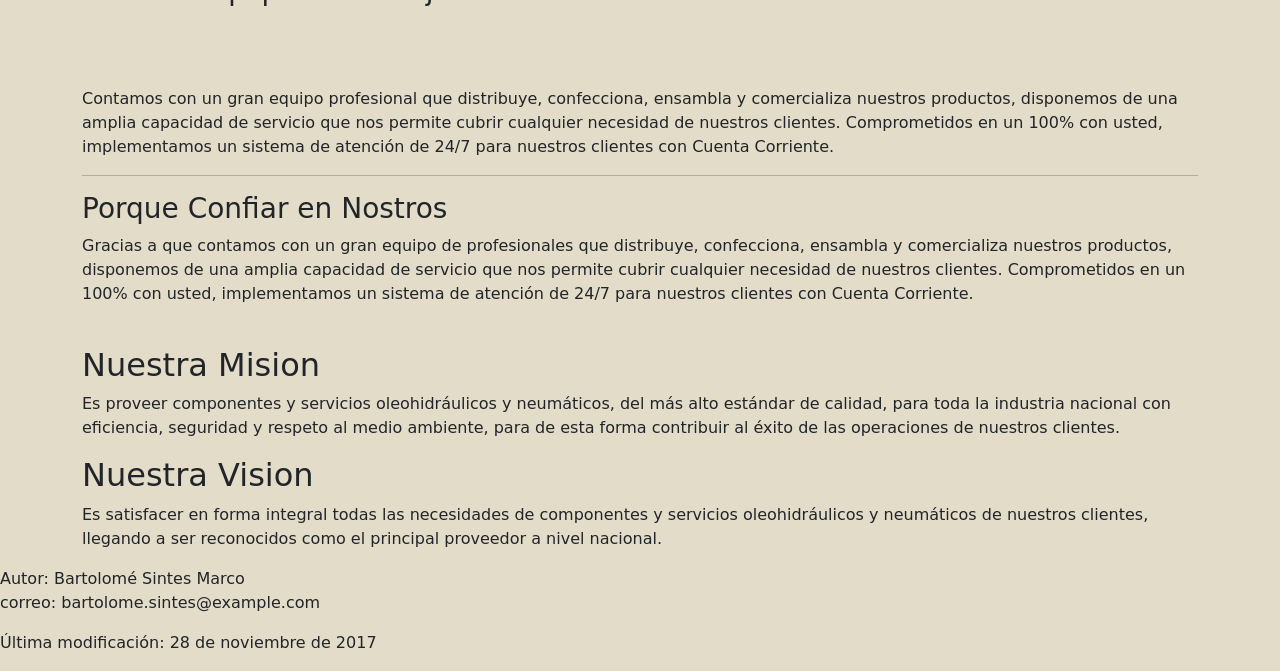
==== commit a6f73c56: "aslgo" ====
--- a/index.html
+++ b/index.html
@@ -16,7 +16,14 @@
       ========================================================
       -->
     <header>
-      <nav class="navbar" style="background-color: #0095ff">
+      <ul>
+        <li class="activate"><a href="">Inicio</a></li>
+        <li><a href="">Inicio</a></li>
+        <li><a href="">Inico</a></li>
+        <li><a href="">Iniciso</a></li>
+      </ul>
+
+      <li class="navbar" style="background-color: #0095ff">
         <div class="container-fluid">
           <a class="navbar-brand" href="#">
             <img
@@ -29,8 +36,9 @@
             Bootstrap
           </a>
         </div>
-      </nav>
-
+      </li>
+
+      <!-- 
       <nav class="navbar navbar-expand-lg bg-light">
         <div class="container-fluid">
           <ul class="navbar-nav">
@@ -49,6 +57,7 @@
           </ul>
         </div>
       </nav>
+       -->
     </header>
     <!--
       ========================================================
--- a/css/style.css
+++ b/css/style.css
@@ -1,19 +1,52 @@
-body{
-    background-color: #E2DCC8 ;
+body {
+  background-color: #e2dcc8;
 }
 
-header{
-    background-color:#000000;
+ul {
+  list-style-type: none;
+  margin: 0;
+  padding: 0;
+  overflow: hidden;
+  position: fixed;
+  top: 0; 
+  left: 0;
+  width: 100%;
+  background-color: #333;
+  z-index: 999
 }
 
-.card:hover{
-    transition-property: all; /*Con esta propiedad le indico que todas las propiedades tendran un efecto de transición */
-    transition-duration: 0.5s;
-    transform: translateY(-25px);
-    /* transform: scale(1.05);  */
+li {
+    float: left;
 }
 
-.card{
-    width: 95%;
-    height: 99%;
+li a {
+    display: block;
+    color: white;
+    text-align: center;
+    padding: 14px;
+    text-decoration: none;
+}
+
+li:hover{
+    background-color: rgba(0,0,0.3);
+}
+
+.activate {
+    background-color: #4caf50;
+}
+
+/* header { */
+  /* background-color:#f10808; */
+/* } */
+
+.card:hover {
+  transition-property: all; /*Con esta propiedad le indico que todas las propiedades tendran un efecto de transición */
+  transition-duration: 0.5s;
+  transform: translateY(-25px);
+  /* transform: scale(1.05);  */
+}
+
+.card {
+  width: 95%;
+  height: 99%;
 }
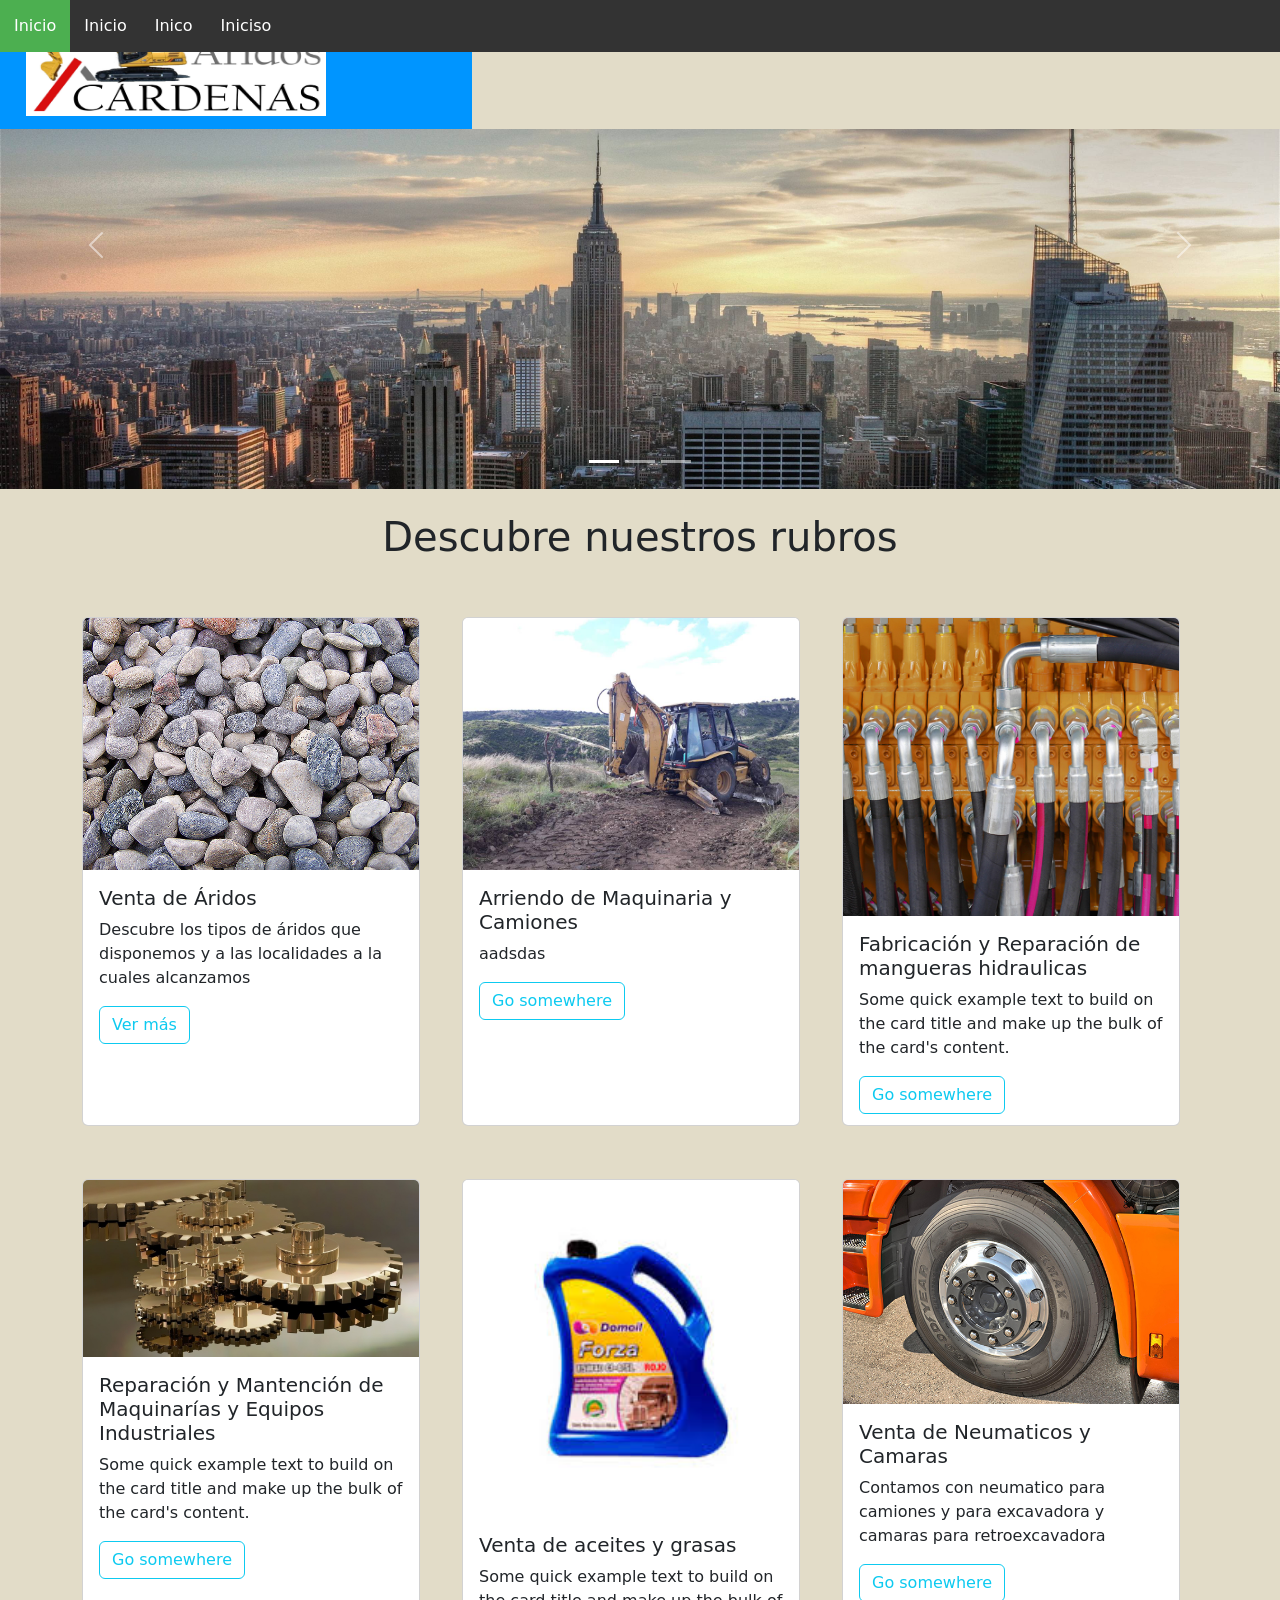
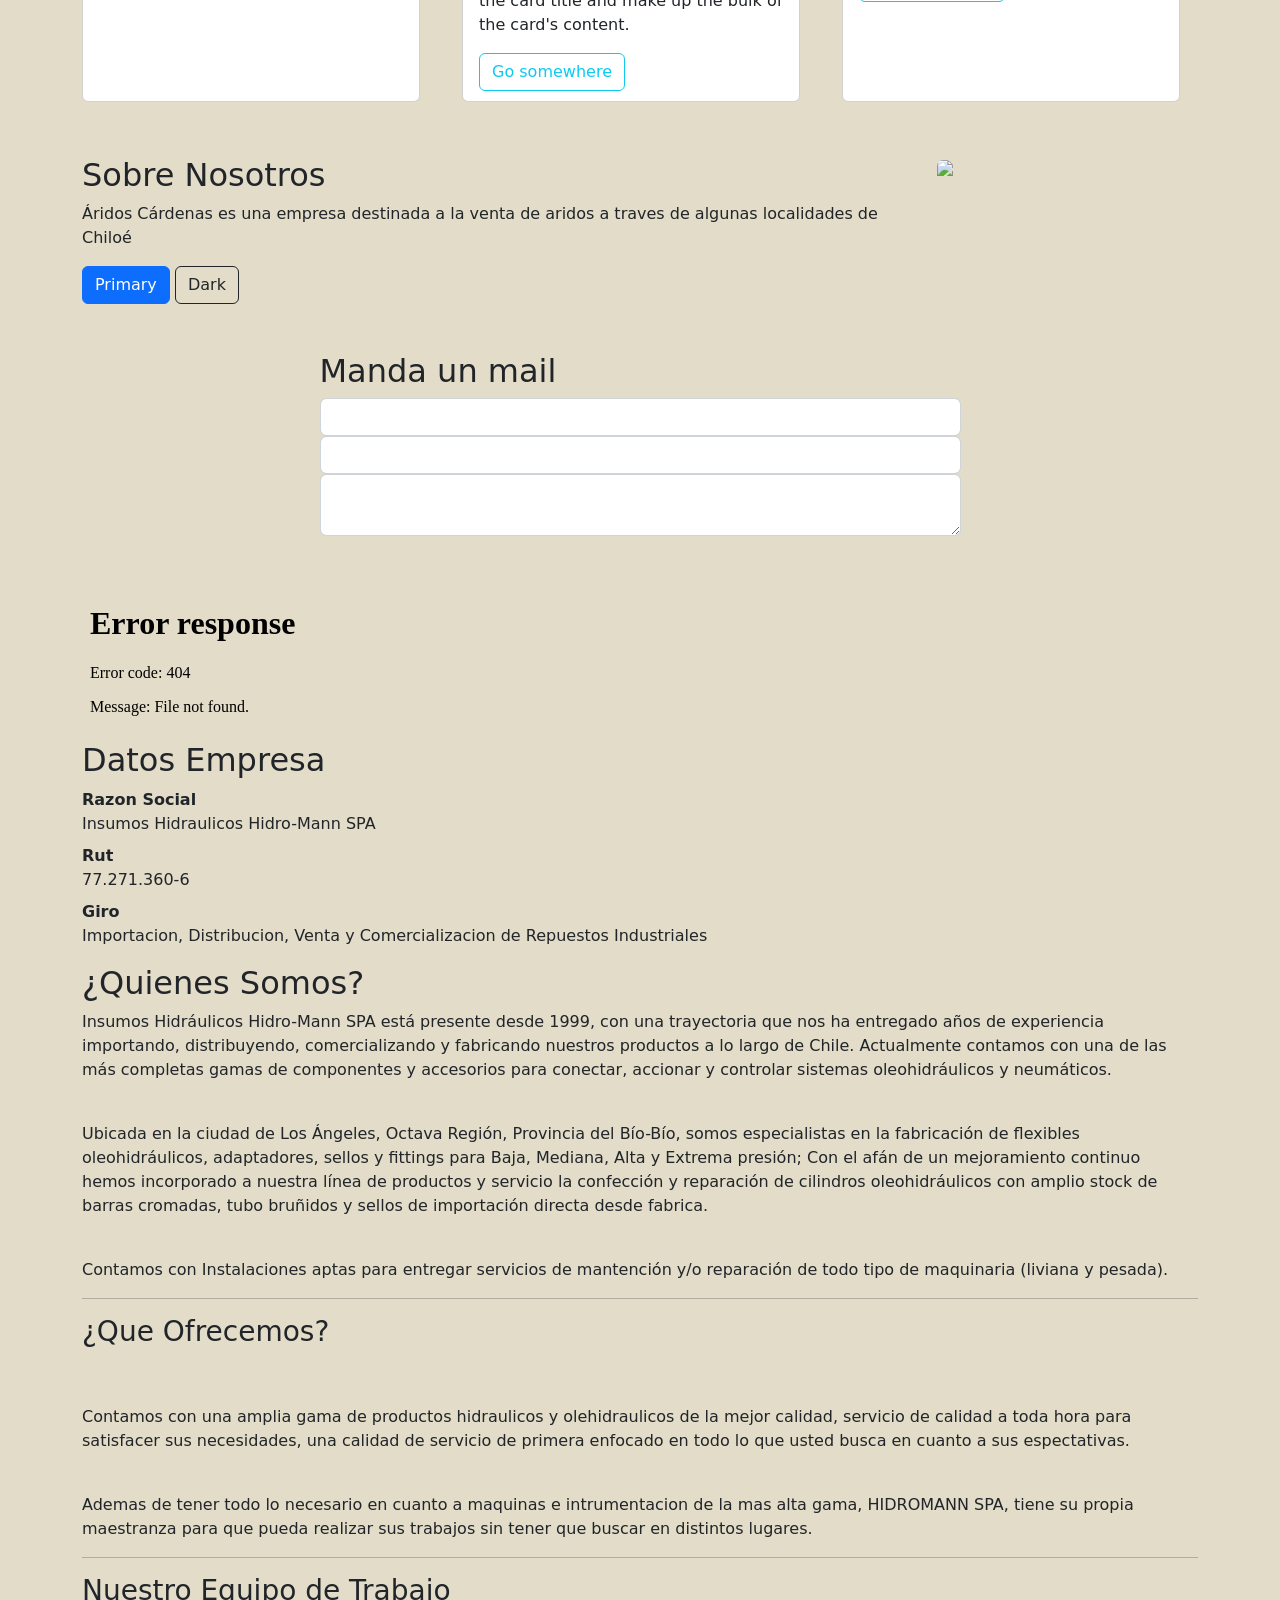
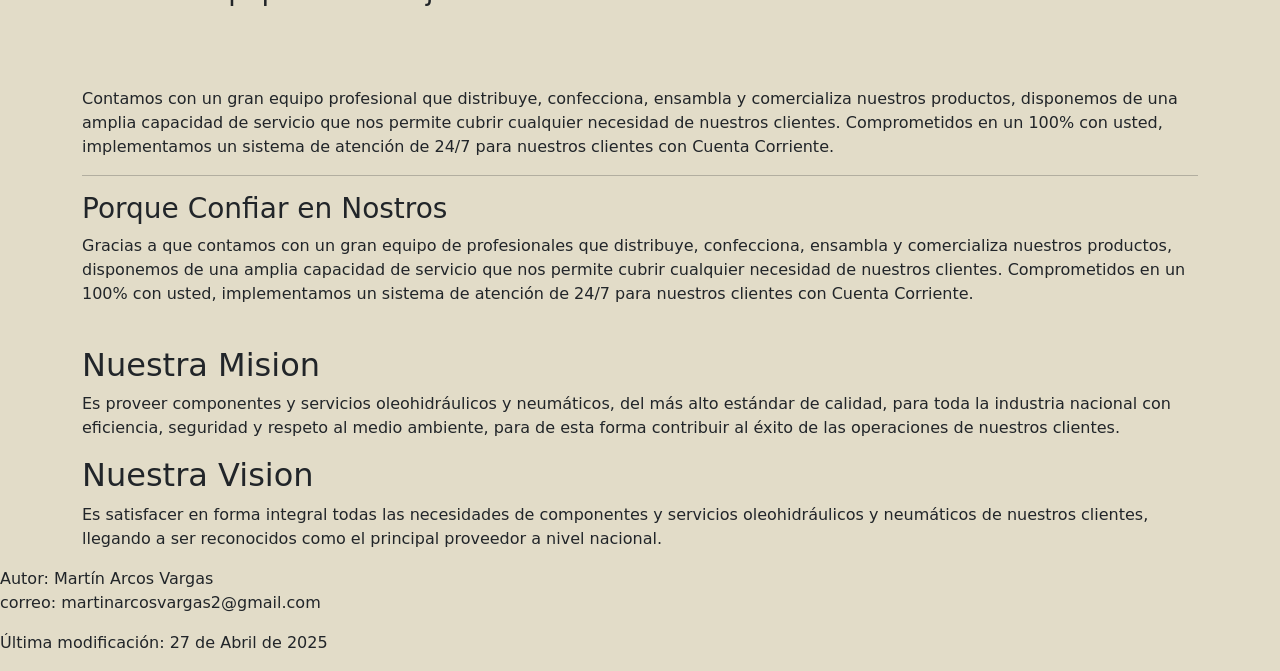
==== commit cdc33ba3: "pequeña actualizaciónde mis primeros pasos" ====
--- a/index.html
+++ b/index.html
@@ -479,11 +479,11 @@
       -->
     <footer>
       <address>
-        Autor: Bartolomé Sintes Marco<br />
-        correo: bartolome.sintes@example.com
+        Autor: Martín Arcos Vargas<br />
+        correo: martinarcosvargas2@gmail.com
       </address>
 
-      <p>Última modificación: 28 de noviembre de 2017</p>
+      <p>Última modificación: 27 de Abril de 2025</p>
     </footer>
 
     <script src="js/jquery.js"></script>
